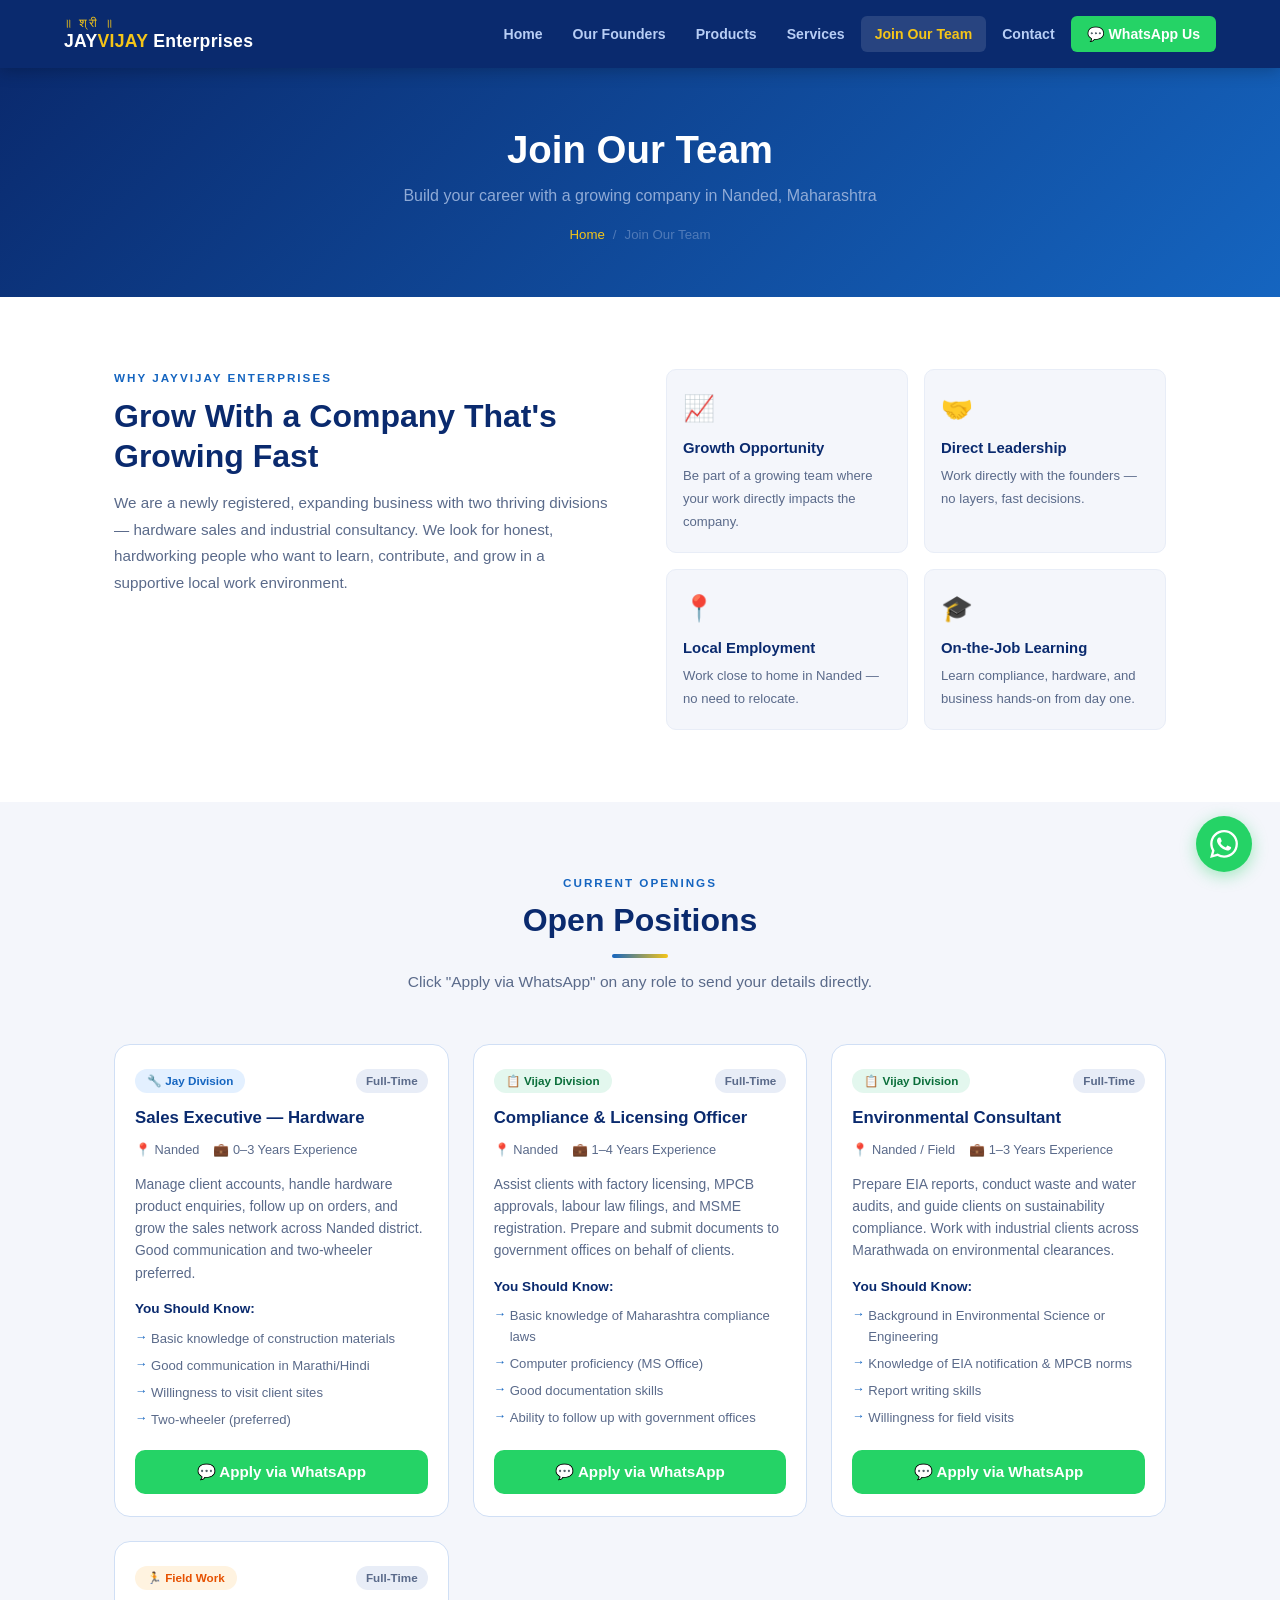
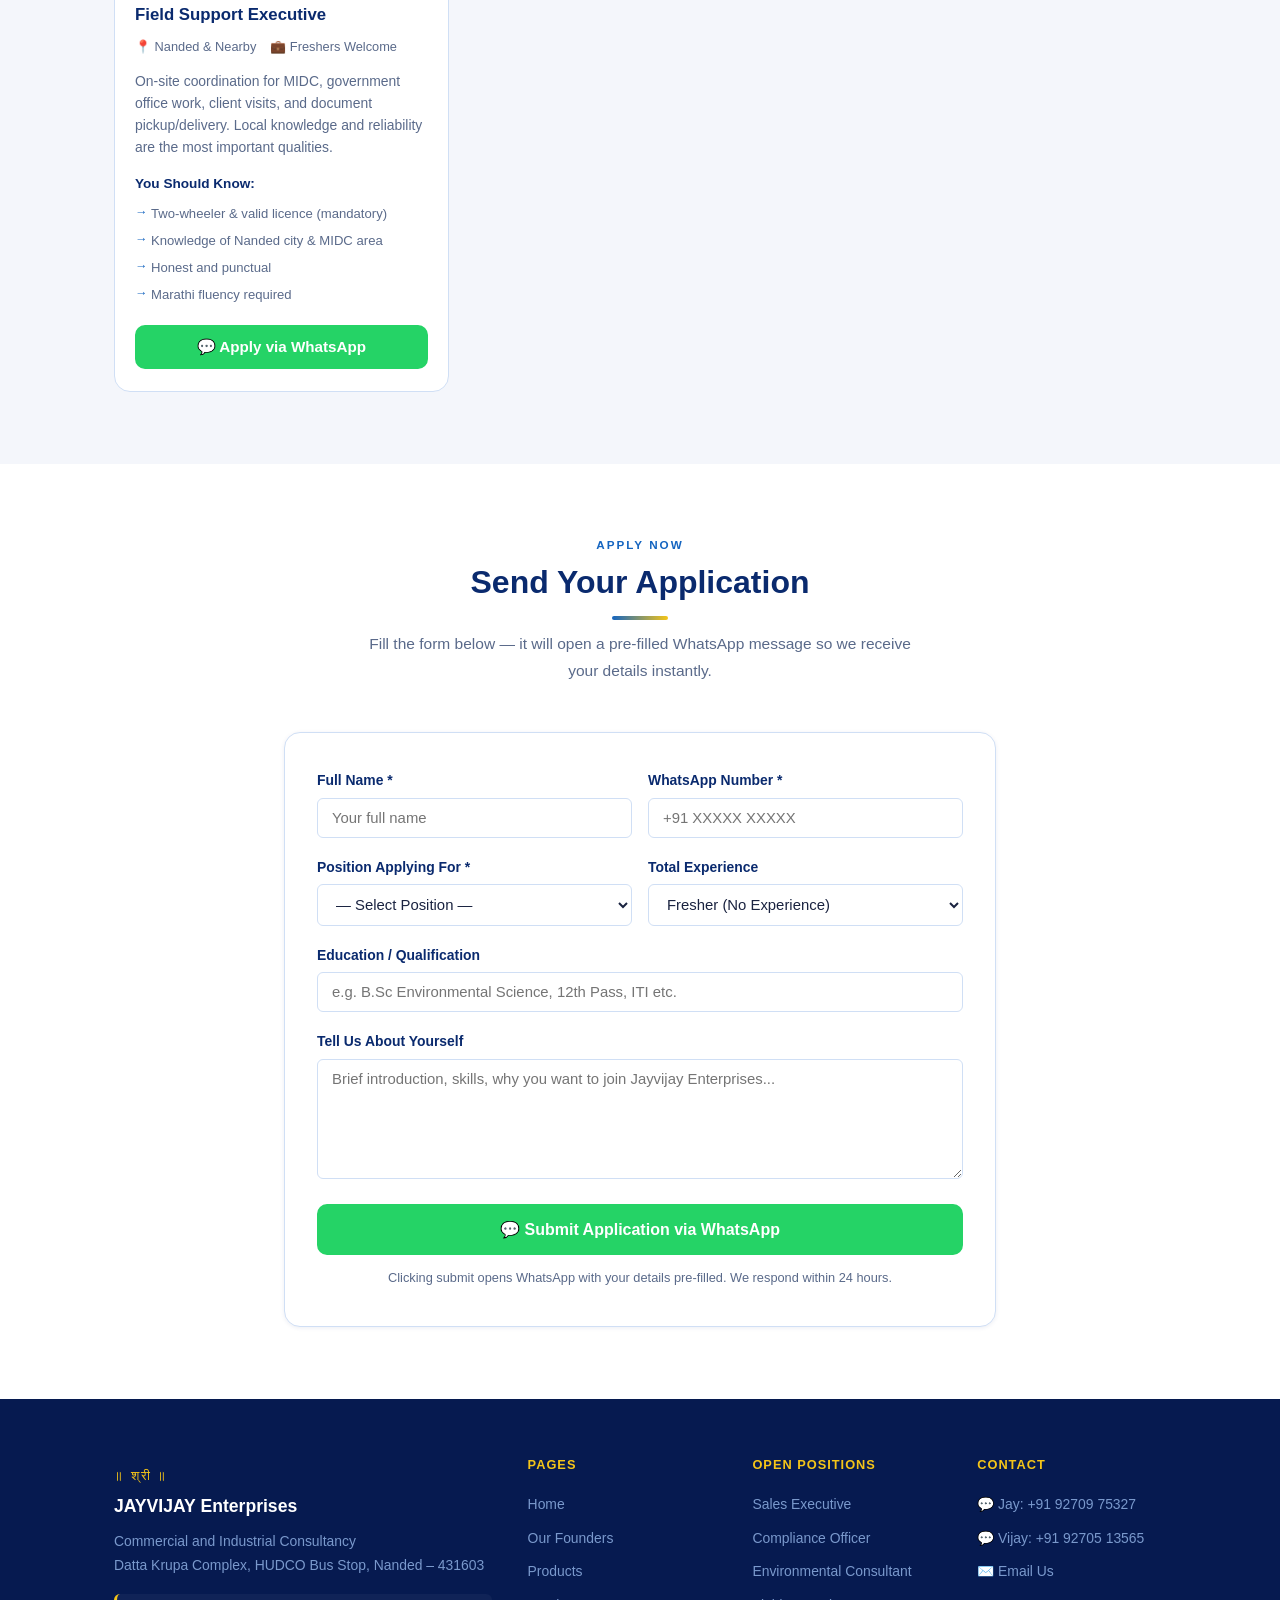
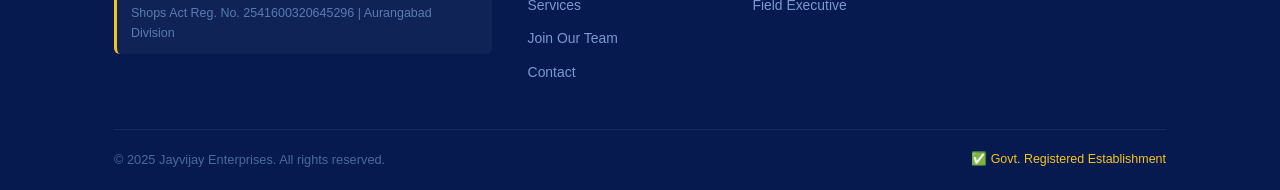
==== careers.html @ e8ac36f0 "adding first rough website" ====
<!DOCTYPE html>
<html lang="en">
<head>
  <meta charset="UTF-8" />
  <meta name="viewport" content="width=device-width, initial-scale=1.0" />
  <meta name="description" content="Join the Jayvijay Enterprises team — career opportunities in hardware sales, compliance, environmental consulting in Nanded, Maharashtra." />
  <title>Join Our Team | Jayvijay Enterprises</title>
  <link rel="icon" href="assets/images/logo/favicon.ico" />
  <link rel="stylesheet" href="assets/css/global.css" />
  <link rel="stylesheet" href="assets/css/careers.css" />
</head>
<body>

  <nav class="navbar" role="navigation" aria-label="Main navigation">
    <div class="navbar__inner">
      <a href="index.html" class="navbar__brand">
        <span class="navbar__shri">॥ श्री ॥</span>
        <span class="navbar__name">JAY<span>VIJAY</span> Enterprises</span>
      </a>
      <div class="navbar__links" id="navLinks">
        <a href="index.html">Home</a>
        <a href="founders.html">Our Founders</a>
        <a href="products.html">Products</a>
        <a href="services.html">Services</a>
        <a href="careers.html">Join Our Team</a>
        <a href="contact.html">Contact</a>
        <a href="contact.html" class="navbar__cta">💬 WhatsApp Us</a>
      </div>
      <button class="navbar__toggle" aria-label="Toggle navigation" aria-expanded="false">
        <span></span><span></span><span></span>
      </button>
    </div>
  </nav>

  <!-- Page Banner -->
  <div class="page-banner">
    <h1>Join Our Team</h1>
    <p>Build your career with a growing company in Nanded, Maharashtra</p>
    <div class="breadcrumb">
      <a href="index.html">Home</a><span>/</span><span>Join Our Team</span>
    </div>
  </div>

  <!-- ══ WHY JOIN ══ -->
  <section style="padding: var(--section-pad);">
    <div class="container">
      <div class="careers-hero fade-in">
        <div class="careers-hero__text">
          <span class="overline">WHY JAYVIJAY ENTERPRISES</span>
          <h2>Grow With a Company That's Growing Fast</h2>
          <p>We are a newly registered, expanding business with two thriving divisions — hardware sales and industrial consultancy. We look for honest, hardworking people who want to learn, contribute, and grow in a supportive local work environment.</p>
        </div>
        <div class="careers-perks">
          <div class="perk-item"><span class="perk-icon">📈</span><h4>Growth Opportunity</h4><p>Be part of a growing team where your work directly impacts the company.</p></div>
          <div class="perk-item"><span class="perk-icon">🤝</span><h4>Direct Leadership</h4><p>Work directly with the founders — no layers, fast decisions.</p></div>
          <div class="perk-item"><span class="perk-icon">📍</span><h4>Local Employment</h4><p>Work close to home in Nanded — no need to relocate.</p></div>
          <div class="perk-item"><span class="perk-icon">🎓</span><h4>On-the-Job Learning</h4><p>Learn compliance, hardware, and business hands-on from day one.</p></div>
        </div>
      </div>
    </div>
  </section>

  <!-- ══ OPENINGS ══ -->
  <section style="background: var(--gray-50); padding: var(--section-pad);">
    <div class="container">
      <div class="section-head fade-in">
        <span class="overline">CURRENT OPENINGS</span>
        <h2>Open Positions</h2>
        <div class="section-divider"></div>
        <p>Click "Apply via WhatsApp" on any role to send your details directly.</p>
      </div>

      <div class="jobs-grid">

        <article class="job-card fade-in">
          <div class="job-card__header">
            <span class="job-division-badge job-division-badge--jay">🔧 Jay Division</span>
            <span class="job-type">Full-Time</span>
          </div>
          <h3>Sales Executive — Hardware</h3>
          <div class="job-meta">
            <span>📍 Nanded</span>
            <span>💼 0–3 Years Experience</span>
          </div>
          <p>Manage client accounts, handle hardware product enquiries, follow up on orders, and grow the sales network across Nanded district. Good communication and two-wheeler preferred.</p>
          <h4>You Should Know:</h4>
          <ul class="job-req-list">
            <li>Basic knowledge of construction materials</li>
            <li>Good communication in Marathi/Hindi</li>
            <li>Willingness to visit client sites</li>
            <li>Two-wheeler (preferred)</li>
          </ul>
          <button class="btn btn-wa btn--full"
            onclick="applyViaWhatsApp('Sales Executive — Hardware (Jay Division)')">
            💬 Apply via WhatsApp
          </button>
        </article>

        <article class="job-card fade-in">
          <div class="job-card__header">
            <span class="job-division-badge job-division-badge--vijay">📋 Vijay Division</span>
            <span class="job-type">Full-Time</span>
          </div>
          <h3>Compliance &amp; Licensing Officer</h3>
          <div class="job-meta">
            <span>📍 Nanded</span>
            <span>💼 1–4 Years Experience</span>
          </div>
          <p>Assist clients with factory licensing, MPCB approvals, labour law filings, and MSME registration. Prepare and submit documents to government offices on behalf of clients.</p>
          <h4>You Should Know:</h4>
          <ul class="job-req-list">
            <li>Basic knowledge of Maharashtra compliance laws</li>
            <li>Computer proficiency (MS Office)</li>
            <li>Good documentation skills</li>
            <li>Ability to follow up with government offices</li>
          </ul>
          <button class="btn btn-wa btn--full"
            onclick="applyViaWhatsApp('Compliance & Licensing Officer (Vijay Division)')">
            💬 Apply via WhatsApp
          </button>
        </article>

        <article class="job-card fade-in">
          <div class="job-card__header">
            <span class="job-division-badge job-division-badge--vijay">📋 Vijay Division</span>
            <span class="job-type">Full-Time</span>
          </div>
          <h3>Environmental Consultant</h3>
          <div class="job-meta">
            <span>📍 Nanded / Field</span>
            <span>💼 1–3 Years Experience</span>
          </div>
          <p>Prepare EIA reports, conduct waste and water audits, and guide clients on sustainability compliance. Work with industrial clients across Marathwada on environmental clearances.</p>
          <h4>You Should Know:</h4>
          <ul class="job-req-list">
            <li>Background in Environmental Science or Engineering</li>
            <li>Knowledge of EIA notification &amp; MPCB norms</li>
            <li>Report writing skills</li>
            <li>Willingness for field visits</li>
          </ul>
          <button class="btn btn-wa btn--full"
            onclick="applyViaWhatsApp('Environmental Consultant (Vijay Division)')">
            💬 Apply via WhatsApp
          </button>
        </article>

        <article class="job-card fade-in">
          <div class="job-card__header">
            <span class="job-division-badge" style="background:#fff3e0;color:#e65100;">🏃 Field Work</span>
            <span class="job-type">Full-Time</span>
          </div>
          <h3>Field Support Executive</h3>
          <div class="job-meta">
            <span>📍 Nanded &amp; Nearby</span>
            <span>💼 Freshers Welcome</span>
          </div>
          <p>On-site coordination for MIDC, government office work, client visits, and document pickup/delivery. Local knowledge and reliability are the most important qualities.</p>
          <h4>You Should Know:</h4>
          <ul class="job-req-list">
            <li>Two-wheeler &amp; valid licence (mandatory)</li>
            <li>Knowledge of Nanded city &amp; MIDC area</li>
            <li>Honest and punctual</li>
            <li>Marathi fluency required</li>
          </ul>
          <button class="btn btn-wa btn--full"
            onclick="applyViaWhatsApp('Field Support Executive')">
            💬 Apply via WhatsApp
          </button>
        </article>

      </div>
    </div>
  </section>

  <!-- ══ APPLICATION FORM ══ -->
  <section style="padding: var(--section-pad);" id="apply-form">
    <div class="container--sm">
      <div class="section-head fade-in">
        <span class="overline">APPLY NOW</span>
        <h2>Send Your Application</h2>
        <div class="section-divider"></div>
        <p>Fill the form below — it will open a pre-filled WhatsApp message so we receive your details instantly.</p>
      </div>

      <div class="application-form fade-in">
        <form onsubmit="submitApplication(event)">
          <div class="form-row">
            <div class="form-group">
              <label for="app-name">Full Name *</label>
              <input type="text" id="app-name" placeholder="Your full name" required />
            </div>
            <div class="form-group">
              <label for="app-mobile">WhatsApp Number *</label>
              <input type="tel" id="app-mobile" placeholder="+91 XXXXX XXXXX" required />
            </div>
          </div>
          <div class="form-row">
            <div class="form-group">
              <label for="app-position">Position Applying For *</label>
              <select id="app-position" required>
                <option value="">— Select Position —</option>
                <option>Sales Executive — Hardware (Jay Division)</option>
                <option>Compliance &amp; Licensing Officer (Vijay Division)</option>
                <option>Environmental Consultant (Vijay Division)</option>
                <option>Field Support Executive</option>
                <option>Other / General Application</option>
              </select>
            </div>
            <div class="form-group">
              <label for="app-exp">Total Experience</label>
              <select id="app-exp">
                <option>Fresher (No Experience)</option>
                <option>Less than 1 Year</option>
                <option>1–2 Years</option>
                <option>2–4 Years</option>
                <option>4+ Years</option>
              </select>
            </div>
          </div>
          <div class="form-group">
            <label for="app-edu">Education / Qualification</label>
            <input type="text" id="app-edu" placeholder="e.g. B.Sc Environmental Science, 12th Pass, ITI etc." />
          </div>
          <div class="form-group">
            <label for="app-msg">Tell Us About Yourself</label>
            <textarea id="app-msg" placeholder="Brief introduction, skills, why you want to join Jayvijay Enterprises..."></textarea>
          </div>
          <button type="submit" class="btn btn-wa btn--full" style="font-size:1rem; padding:14px;">
            💬 Submit Application via WhatsApp
          </button>
          <p style="text-align:center;font-size:.8rem;color:var(--gray-600);margin-top:12px;">
            Clicking submit opens WhatsApp with your details pre-filled. We respond within 24 hours.
          </p>
        </form>
      </div>
    </div>
  </section>

  <!-- Footer -->
  <footer class="footer">
    <div class="container">
      <div class="footer__top">
        <div class="footer__brand">
          <p class="shri">॥ श्री ॥</p>
          <h3>JAYVIJAY Enterprises</h3>
          <p>Commercial and Industrial Consultancy<br>Datta Krupa Complex, HUDCO Bus Stop, Nanded – 431603</p>
          <div class="footer__reg">Shops Act Reg. No. 2541600320645296 | Aurangabad Division</div>
        </div>
        <div class="footer__col">
          <h4>Pages</h4>
          <ul>
            <li><a href="index.html">Home</a></li>
            <li><a href="founders.html">Our Founders</a></li>
            <li><a href="products.html">Products</a></li>
            <li><a href="services.html">Services</a></li>
            <li><a href="careers.html">Join Our Team</a></li>
            <li><a href="contact.html">Contact</a></li>
          </ul>
        </div>
        <div class="footer__col">
          <h4>Open Positions</h4>
          <ul>
            <li><a href="careers.html#apply-form">Sales Executive</a></li>
            <li><a href="careers.html#apply-form">Compliance Officer</a></li>
            <li><a href="careers.html#apply-form">Environmental Consultant</a></li>
            <li><a href="careers.html#apply-form">Field Executive</a></li>
          </ul>
        </div>
        <div class="footer__col">
          <h4>Contact</h4>
          <ul>
            <li><a href="https://wa.me/919270975327" target="_blank">💬 Jay: +91 92709 75327</a></li>
            <li><a href="https://wa.me/919270513565" target="_blank">💬 Vijay: +91 92705 13565</a></li>
            <li><a href="mailto:mangaldarsewad86@gmail.com">✉️ Email Us</a></li>
          </ul>
        </div>
      </div>
      <div class="footer__bottom">
        <span>© 2025 Jayvijay Enterprises. All rights reserved.</span>
        <span class="footer__reg-badge">✅ Govt. Registered Establishment</span>
      </div>
    </div>
  </footer>

  <a class="wa-float" href="https://wa.me/919370321210" target="_blank" aria-label="Chat on WhatsApp">
    <svg viewBox="0 0 24 24" xmlns="http://www.w3.org/2000/svg"><path d="M17.472 14.382c-.297-.149-1.758-.867-2.03-.967-.273-.099-.471-.148-.67.15-.197.297-.767.966-.94 1.164-.173.199-.347.223-.644.075-.297-.15-1.255-.463-2.39-1.475-.883-.788-1.48-1.761-1.653-2.059-.173-.297-.018-.458.13-.606.134-.133.298-.347.446-.52.149-.174.198-.298.298-.497.099-.198.05-.371-.025-.52-.075-.149-.669-1.612-.916-2.207-.242-.579-.487-.5-.669-.51-.173-.008-.371-.01-.57-.01-.198 0-.52.074-.792.372-.272.297-1.04 1.016-1.04 2.479 0 1.462 1.065 2.875 1.213 3.074.149.198 2.096 3.2 5.077 4.487.709.306 1.262.489 1.694.625.712.227 1.36.195 1.871.118.571-.085 1.758-.719 2.006-1.413.248-.694.248-1.289.173-1.413-.074-.124-.272-.198-.57-.347m-5.421 7.403h-.004a9.87 9.87 0 01-5.031-1.378l-.361-.214-3.741.982.998-3.648-.235-.374a9.86 9.86 0 01-1.51-5.26c.001-5.45 4.436-9.884 9.888-9.884 2.64 0 5.122 1.03 6.988 2.898a9.825 9.825 0 012.893 6.994c-.003 5.45-4.437 9.884-9.885 9.884m8.413-18.297A11.815 11.815 0 0012.05 0C5.495 0 .16 5.335.157 11.892c0 2.096.547 4.142 1.588 5.945L.057 24l6.305-1.654a11.882 11.882 0 005.683 1.448h.005c6.554 0 11.89-5.335 11.893-11.893a11.821 11.821 0 00-3.48-8.413z"/></svg>
  </a>

  <script src="assets/js/global.js"></script>
  <script src="assets/js/careers.js"></script>
</body>
</html>
---- assets/css/global.css ----
/* ============================================
   JAYVIJAY ENTERPRISES — GLOBAL STYLESHEET
   assets/css/global.css
   ============================================ */

/* ── Reset & Base ── */
*, *::before, *::after { margin: 0; padding: 0; box-sizing: border-box; }

:root {
  /* Brand Colors */
  --navy:       #0a2a6e;
  --navy-dark:  #061a50;
  --blue:       #1565c0;
  --blue-light: #1e88e5;
  --gold:       #f5c518;
  --gold-dark:  #d4a800;

  /* Neutrals */
  --white:      #ffffff;
  --gray-50:    #f4f6fb;
  --gray-100:   #e8edf7;
  --gray-200:   #d0dff5;
  --gray-400:   #8faad6;
  --gray-600:   #5a6a8a;
  --text:       #1a2340;

  /* Division Colors */
  --jay-color:   #1565c0;
  --vijay-color: #0a6e3a;

  /* WhatsApp */
  --wa-green:    #25d366;
  --wa-dark:     #128c7e;

  /* Typography */
  --font-main: 'Segoe UI', 'Helvetica Neue', Arial, sans-serif;

  /* Spacing */
  --section-pad: 72px 1.5rem;
  --radius-sm:   6px;
  --radius-md:   10px;
  --radius-lg:   16px;

  /* Shadows */
  --shadow-sm:  0 1px 4px rgba(10,42,110,.08);
  --shadow-md:  0 4px 18px rgba(10,42,110,.12);
  --shadow-lg:  0 8px 32px rgba(10,42,110,.16);
}

html { scroll-behavior: smooth; }

body {
  font-family: var(--font-main);
  color: var(--text);
  background: var(--white);
  line-height: 1.6;
  font-size: 16px;
}

img { max-width: 100%; height: auto; display: block; }
a  { text-decoration: none; color: inherit; }
ul { list-style: none; }

/* ── Typography ── */
h1 { font-size: clamp(1.8rem, 4vw, 2.8rem); font-weight: 800; line-height: 1.15; }
h2 { font-size: clamp(1.4rem, 3vw, 2rem);   font-weight: 700; line-height: 1.25; }
h3 { font-size: 1.15rem; font-weight: 700; }
h4 { font-size: 1rem;    font-weight: 700; }
p  { line-height: 1.75; }

/* ── Utilities ── */
.container        { max-width: 1100px; margin: 0 auto; padding: 0 1.5rem; }
.container--sm    { max-width: 760px;  margin: 0 auto; padding: 0 1.5rem; }
.text-center      { text-align: center; }
.text-muted       { color: var(--gray-600); }
.mt-1 { margin-top: .5rem; }
.mt-2 { margin-top: 1rem; }
.mt-3 { margin-top: 1.5rem; }
.mt-4 { margin-top: 2rem; }

/* ── Buttons ── */
.btn {
  display: inline-flex;
  align-items: center;
  gap: 8px;
  padding: 11px 26px;
  border-radius: var(--radius-md);
  font-size: .95rem;
  font-weight: 700;
  border: 2px solid transparent;
  cursor: pointer;
  transition: all .2s ease;
  white-space: nowrap;
}
.btn-primary   { background: var(--gold);  color: var(--navy); border-color: var(--gold); }
.btn-primary:hover { background: var(--gold-dark); border-color: var(--gold-dark); }
.btn-navy      { background: var(--navy);  color: var(--white); border-color: var(--navy); }
.btn-navy:hover{ background: var(--navy-dark); }
.btn-outline   { background: transparent; color: var(--white); border-color: rgba(255,255,255,.6); }
.btn-outline:hover { border-color: var(--gold); color: var(--gold); }
.btn-wa        { background: var(--wa-green); color: var(--white); border-color: var(--wa-green); }
.btn-wa:hover  { background: var(--wa-dark); border-color: var(--wa-dark); }

/* ── Section Headings ── */
.section-head { text-align: center; margin-bottom: 48px; }
.section-head h2 { color: var(--navy); }
.section-head p  { color: var(--gray-600); margin-top: 10px; font-size: .97rem; max-width: 560px; margin-left: auto; margin-right: auto; }
.section-divider {
  width: 56px; height: 4px;
  background: linear-gradient(90deg, var(--blue), var(--gold));
  border-radius: 2px;
  margin: 14px auto 0;
}

/* ── Page Banner ── */
.page-banner {
  background: linear-gradient(135deg, var(--navy) 0%, var(--blue) 100%);
  color: var(--white);
  padding: 60px 1.5rem 52px;
  text-align: center;
}
.page-banner h1 { font-size: clamp(1.7rem, 4vw, 2.4rem); }
.page-banner p  { color: var(--gray-400); margin-top: 10px; font-size: 1rem; }
.breadcrumb {
  display: flex;
  align-items: center;
  justify-content: center;
  gap: 8px;
  font-size: .83rem;
  color: var(--gray-400);
  margin-top: 14px;
}
.breadcrumb a          { color: var(--gold); }
.breadcrumb span       { opacity: .5; }

/* ── NAVBAR ── */
.navbar {
  background: var(--navy);
  position: sticky;
  top: 0;
  z-index: 1000;
  box-shadow: 0 2px 16px rgba(0,0,0,.25);
}
.navbar__inner {
  max-width: 1200px;
  margin: 0 auto;
  padding: 0 1.5rem;
  height: 68px;
  display: flex;
  align-items: center;
  justify-content: space-between;
}
.navbar__brand { display: flex; flex-direction: column; line-height: 1.2; }
.navbar__shri  { font-size: .75rem; color: var(--gold); letter-spacing: 2px; }
.navbar__name  { font-size: 1.1rem; font-weight: 800; color: var(--white); letter-spacing: .3px; }
.navbar__name span { color: var(--gold); }

.navbar__links {
  display: flex;
  align-items: center;
  gap: 2px;
}
.navbar__links a {
  color: #b8cef5;
  font-size: .88rem;
  font-weight: 600;
  padding: 7px 14px;
  border-radius: var(--radius-sm);
  transition: .2s;
}
.navbar__links a:hover,
.navbar__links a.active {
  color: var(--white);
  background: rgba(255,255,255,.12);
}
.navbar__links a.active { color: var(--gold); }

.navbar__cta {
  background: var(--wa-green);
  color: var(--white) !important;
  border-radius: var(--radius-sm);
  padding: 7px 16px !important;
  font-weight: 700 !important;
}
.navbar__cta:hover { background: var(--wa-dark) !important; }

/* Hamburger */
.navbar__toggle {
  display: none;
  flex-direction: column;
  gap: 5px;
  cursor: pointer;
  padding: 6px;
  border: none;
  background: none;
}
.navbar__toggle span {
  width: 24px; height: 2px;
  background: var(--white);
  border-radius: 2px;
  display: block;
  transition: .3s;
}

/* ── FOOTER ── */
.footer {
  background: var(--navy-dark);
  color: var(--gray-400);
}
.footer__top {
  display: grid;
  grid-template-columns: 2fr 1fr 1fr 1fr;
  gap: 36px;
  padding: 56px 0 36px;
}
.footer__brand .shri { color: var(--gold); font-size: .8rem; letter-spacing: 2px; margin-bottom: 6px; }
.footer__brand h3    { color: var(--white); font-size: 1.1rem; font-weight: 800; }
.footer__brand p     { font-size: .87rem; margin-top: 10px; line-height: 1.7; color: #7a99cc; }
.footer__reg         { margin-top: 16px; font-size: .78rem; color: #5a7ab0; padding: 10px 14px; background: rgba(255,255,255,.04); border-radius: var(--radius-sm); border-left: 3px solid var(--gold); }

.footer__col h4    { color: var(--gold); font-size: .8rem; font-weight: 700; letter-spacing: 1px; text-transform: uppercase; margin-bottom: 16px; }
.footer__col ul li { margin-bottom: 8px; }
.footer__col ul li a { font-size: .87rem; color: #7a99cc; transition: .15s; }
.footer__col ul li a:hover { color: var(--white); }

.footer__bottom {
  border-top: 1px solid rgba(255,255,255,.07);
  padding: 20px 0;
  display: flex;
  align-items: center;
  justify-content: space-between;
  font-size: .8rem;
  color: #4a6a9a;
  flex-wrap: wrap;
  gap: 8px;
}
.footer__reg-badge {
  display: flex;
  align-items: center;
  gap: 6px;
  font-size: .78rem;
  color: var(--gold);
}

/* ── WhatsApp Float Button ── */
.wa-float {
  position: fixed;
  bottom: 28px;
  right: 28px;
  z-index: 999;
  width: 56px;
  height: 56px;
  background: var(--wa-green);
  border-radius: 50%;
  display: flex;
  align-items: center;
  justify-content: center;
  box-shadow: 0 4px 16px rgba(37,211,102,.4);
  transition: .2s;
  animation: wa-pulse 2.5s infinite;
}
.wa-float svg { width: 28px; height: 28px; fill: var(--white); }
.wa-float:hover { background: var(--wa-dark); transform: scale(1.08); }
@keyframes wa-pulse {
  0%,100% { box-shadow: 0 4px 16px rgba(37,211,102,.4); }
  50%      { box-shadow: 0 4px 24px rgba(37,211,102,.7); }
}

/* ── Division Badges ── */
.division-badge {
  display: inline-flex;
  align-items: center;
  gap: 6px;
  padding: 4px 14px;
  border-radius: 20px;
  font-size: .78rem;
  font-weight: 700;
  letter-spacing: .3px;
}
.division-badge--jay   { background: #e3f0ff; color: var(--jay-color); }
.division-badge--vijay { background: #e3f7ee; color: var(--vijay-color); }

/* ── Form Elements ── */
.form-group { margin-bottom: 18px; }
.form-group label {
  display: block;
  font-size: .87rem;
  font-weight: 700;
  color: var(--navy);
  margin-bottom: 6px;
}
.form-group input,
.form-group select,
.form-group textarea {
  width: 100%;
  padding: 11px 14px;
  border: 1.5px solid var(--gray-200);
  border-radius: var(--radius-sm);
  font-size: .93rem;
  font-family: var(--font-main);
  color: var(--text);
  background: var(--white);
  outline: none;
  transition: border-color .2s;
}
.form-group input:focus,
.form-group select:focus,
.form-group textarea:focus { border-color: var(--blue); }
.form-group textarea { height: 120px; resize: vertical; }

/* ── Responsive ── */
@media (max-width: 900px) {
  .footer__top { grid-template-columns: 1fr 1fr; gap: 28px; }
}
@media (max-width: 640px) {
  .navbar__links   { display: none; flex-direction: column; position: absolute; top: 68px; left: 0; right: 0; background: var(--navy-dark); padding: 12px; gap: 4px; }
  .navbar__links.open { display: flex; }
  .navbar__toggle  { display: flex; }
  .footer__top     { grid-template-columns: 1fr; gap: 24px; }
  .footer__bottom  { flex-direction: column; text-align: center; }
}
---- assets/css/careers.css ----
/* ============================================
   CAREERS PAGE — assets/css/careers.css
   ============================================ */

.overline {
  font-size: .73rem; font-weight: 700; letter-spacing: 2px;
  text-transform: uppercase; color: var(--blue);
  margin-bottom: 8px; display: block;
}

/* ── Careers Hero ── */
.careers-hero {
  display: grid;
  grid-template-columns: 1fr 1fr;
  gap: 52px;
  align-items: start;
}
.careers-hero__text h2 { color: var(--navy); margin: 8px 0 14px; }
.careers-hero__text p  { color: var(--gray-600); font-size: .95rem; }

.careers-perks {
  display: grid;
  grid-template-columns: 1fr 1fr;
  gap: 16px;
}
.perk-item {
  background: var(--gray-50);
  border: 1.5px solid var(--gray-100);
  border-radius: var(--radius-md);
  padding: 18px 16px;
}
.perk-icon  { font-size: 1.6rem; display: block; margin-bottom: 8px; }
.perk-item h4 { color: var(--navy); font-size: .93rem; margin-bottom: 4px; }
.perk-item p  { font-size: .82rem; color: var(--gray-600); }

/* ── Jobs Grid ── */
.jobs-grid {
  display: grid;
  grid-template-columns: repeat(auto-fit, minmax(290px, 1fr));
  gap: 24px;
}

/* Job Card */
.job-card {
  background: var(--white);
  border: 1.5px solid var(--gray-200);
  border-radius: var(--radius-lg);
  padding: 24px 20px 22px;
  display: flex;
  flex-direction: column;
  transition: box-shadow .25s, transform .25s;
}
.job-card:hover {
  box-shadow: var(--shadow-md);
  transform: translateY(-3px);
  border-color: var(--blue-light);
}
.job-card__header {
  display: flex;
  align-items: center;
  justify-content: space-between;
  margin-bottom: 12px;
}
.job-division-badge {
  display: inline-flex;
  align-items: center;
  gap: 5px;
  padding: 3px 12px;
  border-radius: 20px;
  font-size: .73rem;
  font-weight: 700;
}
.job-division-badge--jay   { background: #e3f0ff; color: var(--jay-color); }
.job-division-badge--vijay { background: #e3f7ee; color: var(--vijay-color); }
.job-type {
  font-size: .73rem; font-weight: 700;
  background: var(--gray-100); color: var(--gray-600);
  padding: 3px 10px; border-radius: 20px;
}

.job-card h3 { color: var(--navy); font-size: 1.05rem; margin-bottom: 8px; }
.job-meta {
  display: flex; gap: 14px;
  font-size: .8rem; color: var(--gray-600);
  margin-bottom: 12px; flex-wrap: wrap;
}
.job-card p  { font-size: .87rem; color: var(--gray-600); margin-bottom: 14px; line-height: 1.6; }
.job-card h4 { font-size: .85rem; color: var(--navy); margin-bottom: 8px; }

.job-req-list {
  list-style: none;
  flex: 1;
  margin-bottom: 20px;
  display: flex;
  flex-direction: column;
  gap: 6px;
}
.job-req-list li {
  font-size: .82rem; color: var(--gray-600);
  padding-left: 16px; position: relative;
}
.job-req-list li::before {
  content: '→';
  position: absolute; left: 0;
  color: var(--blue); font-size: .78rem;
}
.btn--full { width: 100%; justify-content: center; }

/* ── Application Form ── */
.application-form {
  background: var(--white);
  border: 1.5px solid var(--gray-200);
  border-radius: var(--radius-lg);
  padding: 36px 32px;
  box-shadow: var(--shadow-sm);
}
.form-row {
  display: grid;
  grid-template-columns: 1fr 1fr;
  gap: 16px;
}

/* Responsive */
@media (max-width: 768px) {
  .careers-hero  { grid-template-columns: 1fr; gap: 28px; }
  .careers-perks { grid-template-columns: 1fr 1fr; }
  .form-row      { grid-template-columns: 1fr; }
}
@media (max-width: 480px) {
  .careers-perks    { grid-template-columns: 1fr; }
  .application-form { padding: 22px 16px; }
}
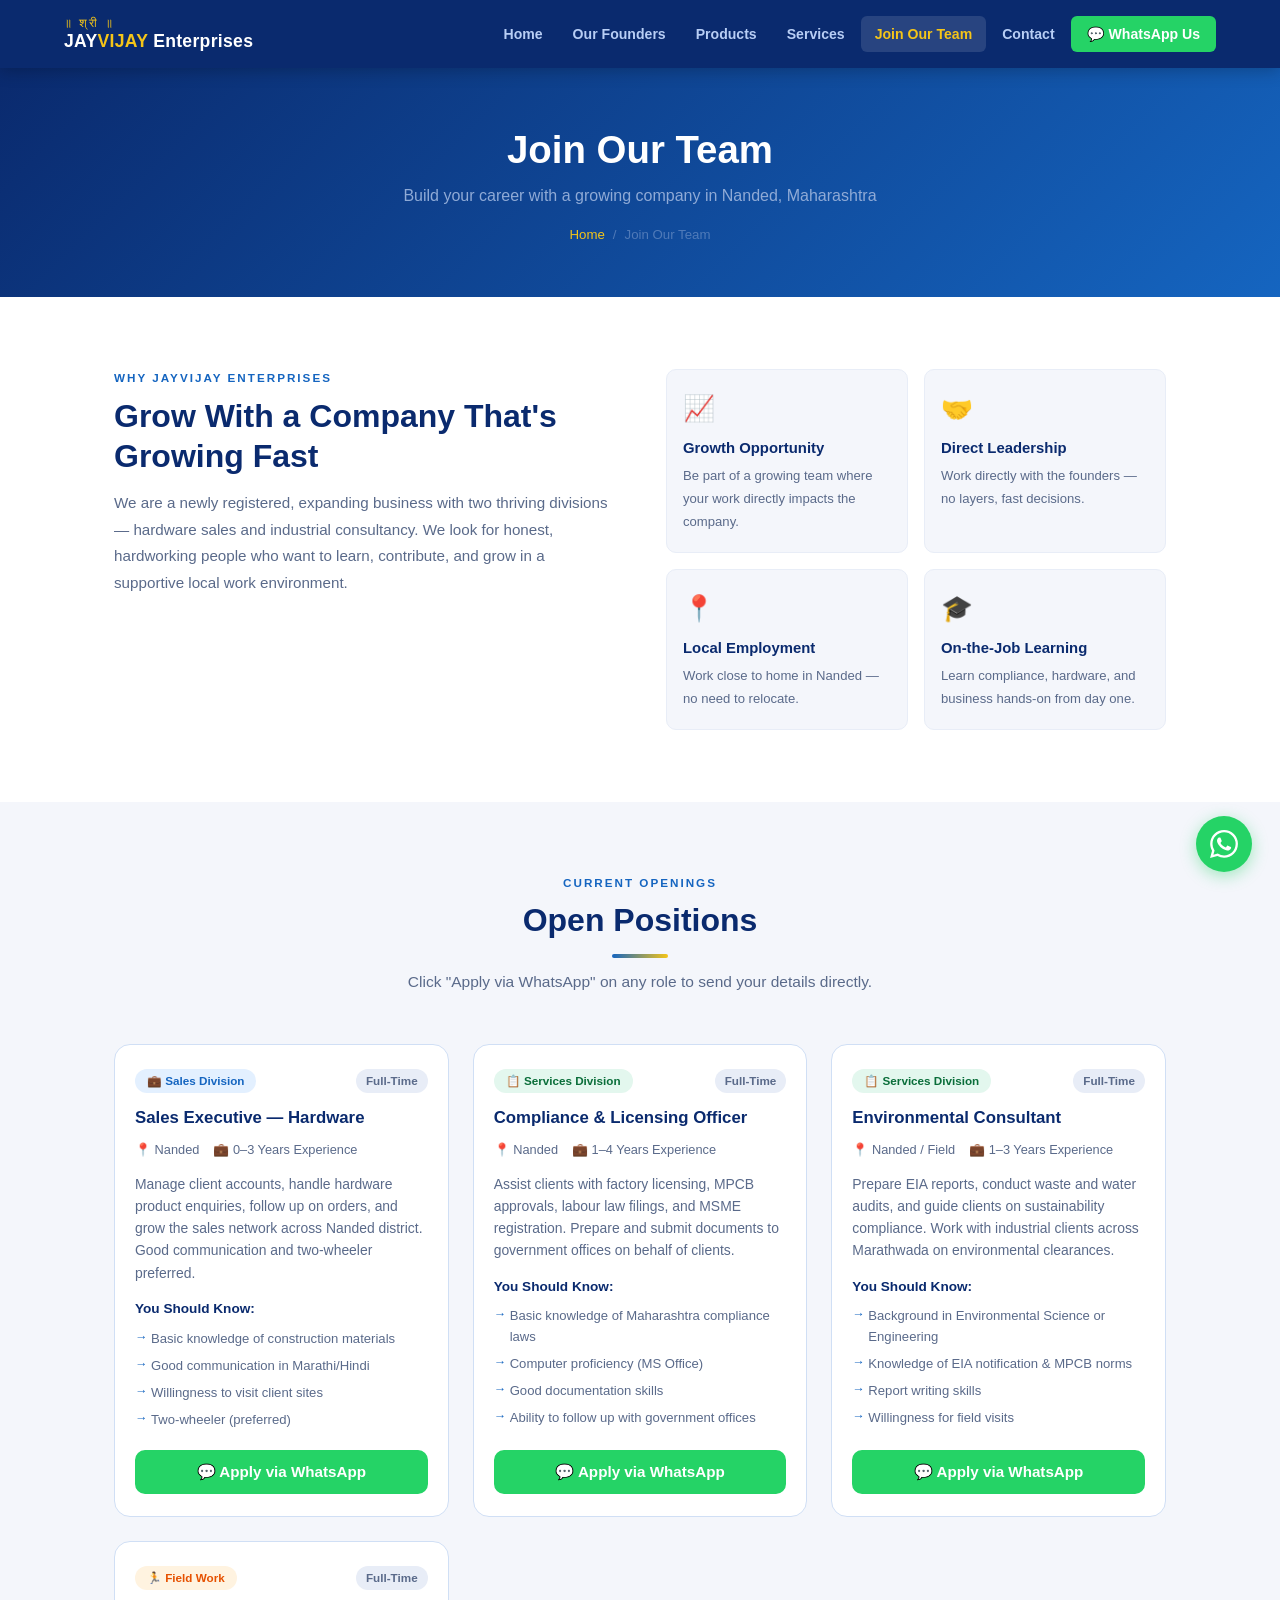
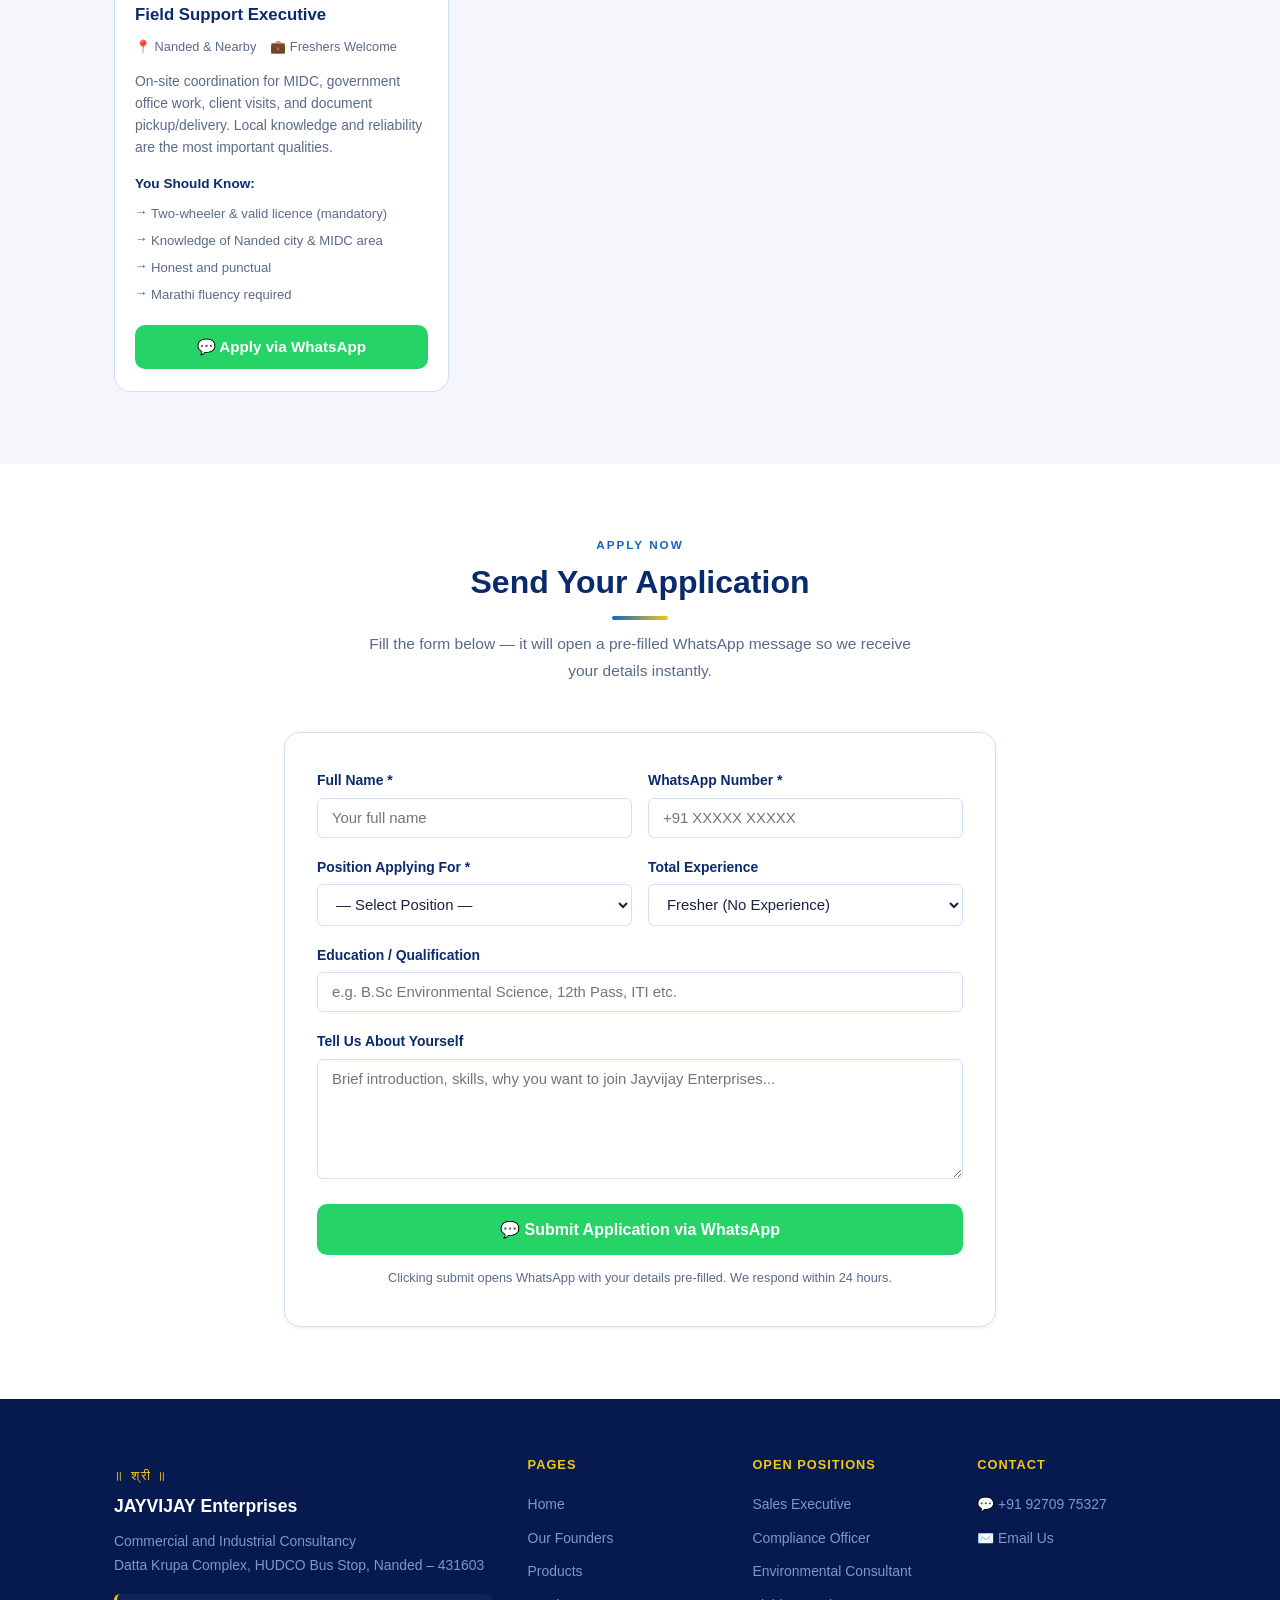
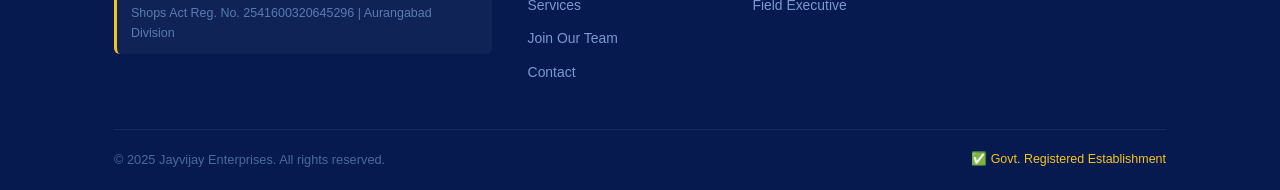
==== commit f99a9cf0: "structuring the website" ====
--- a/careers.html
+++ b/careers.html
@@ -74,7 +74,7 @@
 
         <article class="job-card fade-in">
           <div class="job-card__header">
-            <span class="job-division-badge job-division-badge--jay">🔧 Jay Division</span>
+            <span class="job-division-badge job-division-badge--jay">💼 Sales Division</span>
             <span class="job-type">Full-Time</span>
           </div>
           <h3>Sales Executive — Hardware</h3>
@@ -91,14 +91,14 @@
             <li>Two-wheeler (preferred)</li>
           </ul>
           <button class="btn btn-wa btn--full"
-            onclick="applyViaWhatsApp('Sales Executive — Hardware (Jay Division)')">
-            💬 Apply via WhatsApp
-          </button>
-        </article>
-
-        <article class="job-card fade-in">
-          <div class="job-card__header">
-            <span class="job-division-badge job-division-badge--vijay">📋 Vijay Division</span>
+            onclick="applyViaWhatsApp('Sales Executive — Hardware (Sales Division)')">
+            💬 Apply via WhatsApp
+          </button>
+        </article>
+
+        <article class="job-card fade-in">
+          <div class="job-card__header">
+            <span class="job-division-badge job-division-badge--vijay">📋 Services Division</span>
             <span class="job-type">Full-Time</span>
           </div>
           <h3>Compliance &amp; Licensing Officer</h3>
@@ -115,14 +115,14 @@
             <li>Ability to follow up with government offices</li>
           </ul>
           <button class="btn btn-wa btn--full"
-            onclick="applyViaWhatsApp('Compliance & Licensing Officer (Vijay Division)')">
-            💬 Apply via WhatsApp
-          </button>
-        </article>
-
-        <article class="job-card fade-in">
-          <div class="job-card__header">
-            <span class="job-division-badge job-division-badge--vijay">📋 Vijay Division</span>
+            onclick="applyViaWhatsApp('Compliance & Licensing Officer (Services Division)')">
+            💬 Apply via WhatsApp
+          </button>
+        </article>
+
+        <article class="job-card fade-in">
+          <div class="job-card__header">
+            <span class="job-division-badge job-division-badge--vijay">📋 Services Division</span>
             <span class="job-type">Full-Time</span>
           </div>
           <h3>Environmental Consultant</h3>
@@ -139,7 +139,7 @@
             <li>Willingness for field visits</li>
           </ul>
           <button class="btn btn-wa btn--full"
-            onclick="applyViaWhatsApp('Environmental Consultant (Vijay Division)')">
+            onclick="applyViaWhatsApp('Environmental Consultant (Services Division)')">
             💬 Apply via WhatsApp
           </button>
         </article>
@@ -199,9 +199,9 @@
               <label for="app-position">Position Applying For *</label>
               <select id="app-position" required>
                 <option value="">— Select Position —</option>
-                <option>Sales Executive — Hardware (Jay Division)</option>
-                <option>Compliance &amp; Licensing Officer (Vijay Division)</option>
-                <option>Environmental Consultant (Vijay Division)</option>
+                <option>Sales Executive — Hardware (Sales Division)</option>
+                <option>Compliance &amp; Licensing Officer (Services Division)</option>
+                <option>Environmental Consultant (Services Division)</option>
                 <option>Field Support Executive</option>
                 <option>Other / General Application</option>
               </select>
@@ -269,8 +269,7 @@
         <div class="footer__col">
           <h4>Contact</h4>
           <ul>
-            <li><a href="https://wa.me/919270975327" target="_blank">💬 Jay: +91 92709 75327</a></li>
-            <li><a href="https://wa.me/919270513565" target="_blank">💬 Vijay: +91 92705 13565</a></li>
+            <li><a href="https://wa.me/919270975327" target="_blank">💬 +91 92709 75327</a></li>
             <li><a href="mailto:mangaldarsewad86@gmail.com">✉️ Email Us</a></li>
           </ul>
         </div>
--- a/assets/css/global.css
+++ b/assets/css/global.css
@@ -311,11 +311,111 @@
 /* ── Responsive ── */
 @media (max-width: 900px) {
   .footer__top { grid-template-columns: 1fr 1fr; gap: 28px; }
+  .container { max-width: 100%; }
+}
+@media (max-width: 768px) {
+  :root {
+    --section-pad: 48px 1.5rem;
+  }
+  h1 { font-size: clamp(1.6rem, 5vw, 2.2rem); }
+  h2 { font-size: clamp(1.2rem, 4vw, 1.8rem); }
+  .navbar__inner { height: 60px; }
+  .navbar__name { font-size: 0.95rem; }
+  .btn { padding: 10px 20px; font-size: 0.9rem; }
+  .page-banner { padding: 48px 1.5rem 40px; }
+  .page-banner h1 { font-size: clamp(1.5rem, 5vw, 2rem); }
+  .section-head { margin-bottom: 32px; }
 }
 @media (max-width: 640px) {
-  .navbar__links   { display: none; flex-direction: column; position: absolute; top: 68px; left: 0; right: 0; background: var(--navy-dark); padding: 12px; gap: 4px; }
+  :root {
+    --section-pad: 36px 1.5rem;
+    --radius-lg: 12px;
+    --radius-md: 8px;
+  }
+  
+  .navbar__links   { display: none; flex-direction: column; position: absolute; top: 60px; left: 0; right: 0; background: var(--navy-dark); padding: 12px; gap: 4px; z-index: 999; }
   .navbar__links.open { display: flex; }
   .navbar__toggle  { display: flex; }
-  .footer__top     { grid-template-columns: 1fr; gap: 24px; }
-  .footer__bottom  { flex-direction: column; text-align: center; }
-}
+  .navbar__links a { padding: 10px 12px; font-size: 0.85rem; }
+  .navbar__cta { padding: 8px 12px !important; }
+  
+  .hero { padding: 60px 1.5rem 0; }
+  .hero__title { font-size: clamp(2rem, 6vw, 3rem); }
+  .hero__divisions { gap: 8px; }
+  .hero__div { min-width: 120px; padding: 12px 14px; font-size: 0.85rem; }
+  .hero__btns { gap: 8px; flex-direction: column; }
+  .hero__stats { flex-direction: column; padding: 20px 0; }
+  .stat-item { padding: 12px 20px; border-right: none; border-bottom: 1px solid rgba(255,255,255,.1); }
+  .stat-item:last-child { border-bottom: none; }
+  
+  .about-strip__inner { grid-template-columns: 1fr; gap: 24px; }
+  .prod-intro__inner { grid-template-columns: 1fr; gap: 28px; }
+  .svc-intro__inner { grid-template-columns: 1fr; gap: 28px; }
+  .prod-intro__highlights { grid-template-columns: 1fr; }
+  .svc-highlights { grid-template-columns: 1fr; }
+  
+  .quick-contact-box { position: static; margin-top: 20px; }
+  .contact-divisions { grid-template-columns: 1fr; }
+  .contact-grid { grid-template-columns: 1fr; gap: 24px; }
+  .info-section { gap: 12px; }
+  
+  .cta-banner { padding: 40px 1.5rem; }
+  .cta-banner__inner { flex-direction: column; text-align: center; gap: 16px; }
+  .cta-banner__btns { justify-content: center; width: 100%; }
+  
+  .btn { width: 100%; justify-content: center; }
+  .btn-wa { width: 100%; }
+  .btn-outline { width: 100%; }
+  
+  .footer__top { grid-template-columns: 1fr; gap: 20px; }
+  .footer__col h4 { margin-bottom: 12px; font-size: 0.85rem; }
+  .footer__col ul li { margin-bottom: 6px; }
+  .footer__col ul li a { font-size: 0.82rem; }
+  .footer__bottom { flex-direction: column; text-align: center; gap: 6px; font-size: 0.75rem; }
+  
+  .wa-float { width: 48px; height: 48px; bottom: 20px; right: 20px; }
+  .wa-float svg { width: 24px; height: 24px; }
+  
+  .section-head { text-align: center; }
+  .section-head p { font-size: 0.9rem; }
+  
+  /* Forms */
+  .form-row { grid-template-columns: 1fr; gap: 12px; }
+  .form-group { margin-bottom: 14px; }
+  .form-group label { font-size: 0.85rem; }
+  .form-group input, .form-group select, .form-group textarea { font-size: 0.9rem; padding: 10px 12px; }
+  
+  /* Cards */
+  .prod-card { border-radius: 12px; }
+  .job-card { border-radius: 12px; }
+  .div-card { padding: 18px 16px; }
+  .svc-card { border-radius: 12px; }
+  
+  /* Grid responsiveness */
+  .products-grid { grid-template-columns: 1fr; }
+  .services-grid { grid-template-columns: 1fr; }
+  .jobs-grid { grid-template-columns: 1fr; }
+  .svc-overview__grid { grid-template-columns: 1fr; }
+  .why-grid { grid-template-columns: 1fr; }
+  .cred-grid { grid-template-columns: 1fr; }
+  
+  .process-steps { flex-direction: column; }
+  .process-arrow { transform: rotate(90deg); margin: 0; }
+  .process-step { min-width: 100%; }
+}
+@media (max-width: 480px) {
+  .navbar__name { font-size: 0.85rem; }
+  .navbar__shri { font-size: 0.65rem; }
+  .hero__title { font-size: clamp(1.6rem, 5vw, 2.4rem); }
+  .hero__ent { font-size: clamp(1.2rem, 4vw, 1.8rem); }
+  .hero__div { padding: 10px 12px; font-size: 0.8rem; }
+  .hero__div-sep { font-size: 1.2rem; }
+  .btn { padding: 9px 16px; font-size: 0.85rem; }
+  .page-banner { padding: 40px 1.5rem 32px; }
+  .hero__stats { padding: 16px 0; }
+  .stat-num { font-size: 1.4rem; }
+  .stat-lbl { font-size: 0.7rem; }
+  .proprietor-info h2 { font-size: 1.4rem; }
+  .division-header { flex-direction: column; text-align: center; }
+  .division-avatar { margin: 0 auto 12px; }
+}
--- a/assets/css/careers.css
+++ b/assets/css/careers.css
@@ -126,7 +126,23 @@
   .careers-perks { grid-template-columns: 1fr 1fr; }
   .form-row      { grid-template-columns: 1fr; }
 }
-@media (max-width: 480px) {
-  .careers-perks    { grid-template-columns: 1fr; }
+@media (max-width: 640px) {
+  .careers-hero { gap: 20px; }
+  .careers-hero__text h2 { font-size: 1.4rem; }
+  .careers-hero__text p { font-size: 0.9rem; }
+  .careers-perks { grid-template-columns: 1fr; gap: 12px; }
+  .perk-item { padding: 16px 14px; }
+  .perk-icon { font-size: 1.4rem; }
+  .perk-item h4 { font-size: 0.9rem; }
+  .perk-item p { font-size: 0.8rem; }
+  .jobs-grid { grid-template-columns: 1fr; }
+  .job-card { border-radius: 12px; padding: 18px 16px; }
+  .job-card h3 { font-size: 1rem; }
+  .job-meta { flex-direction: column; gap: 4px; font-size: 0.75rem; }
+  .job-card p { font-size: 0.82rem; }
+  .job-card h4 { font-size: 0.82rem; }
+  .job-req-list li { font-size: 0.8rem; }
   .application-form { padding: 22px 16px; }
+  .form-group label { font-size: 0.82rem; }
+  .form-group input, .form-group select, .form-group textarea { font-size: 0.9rem; }
 }
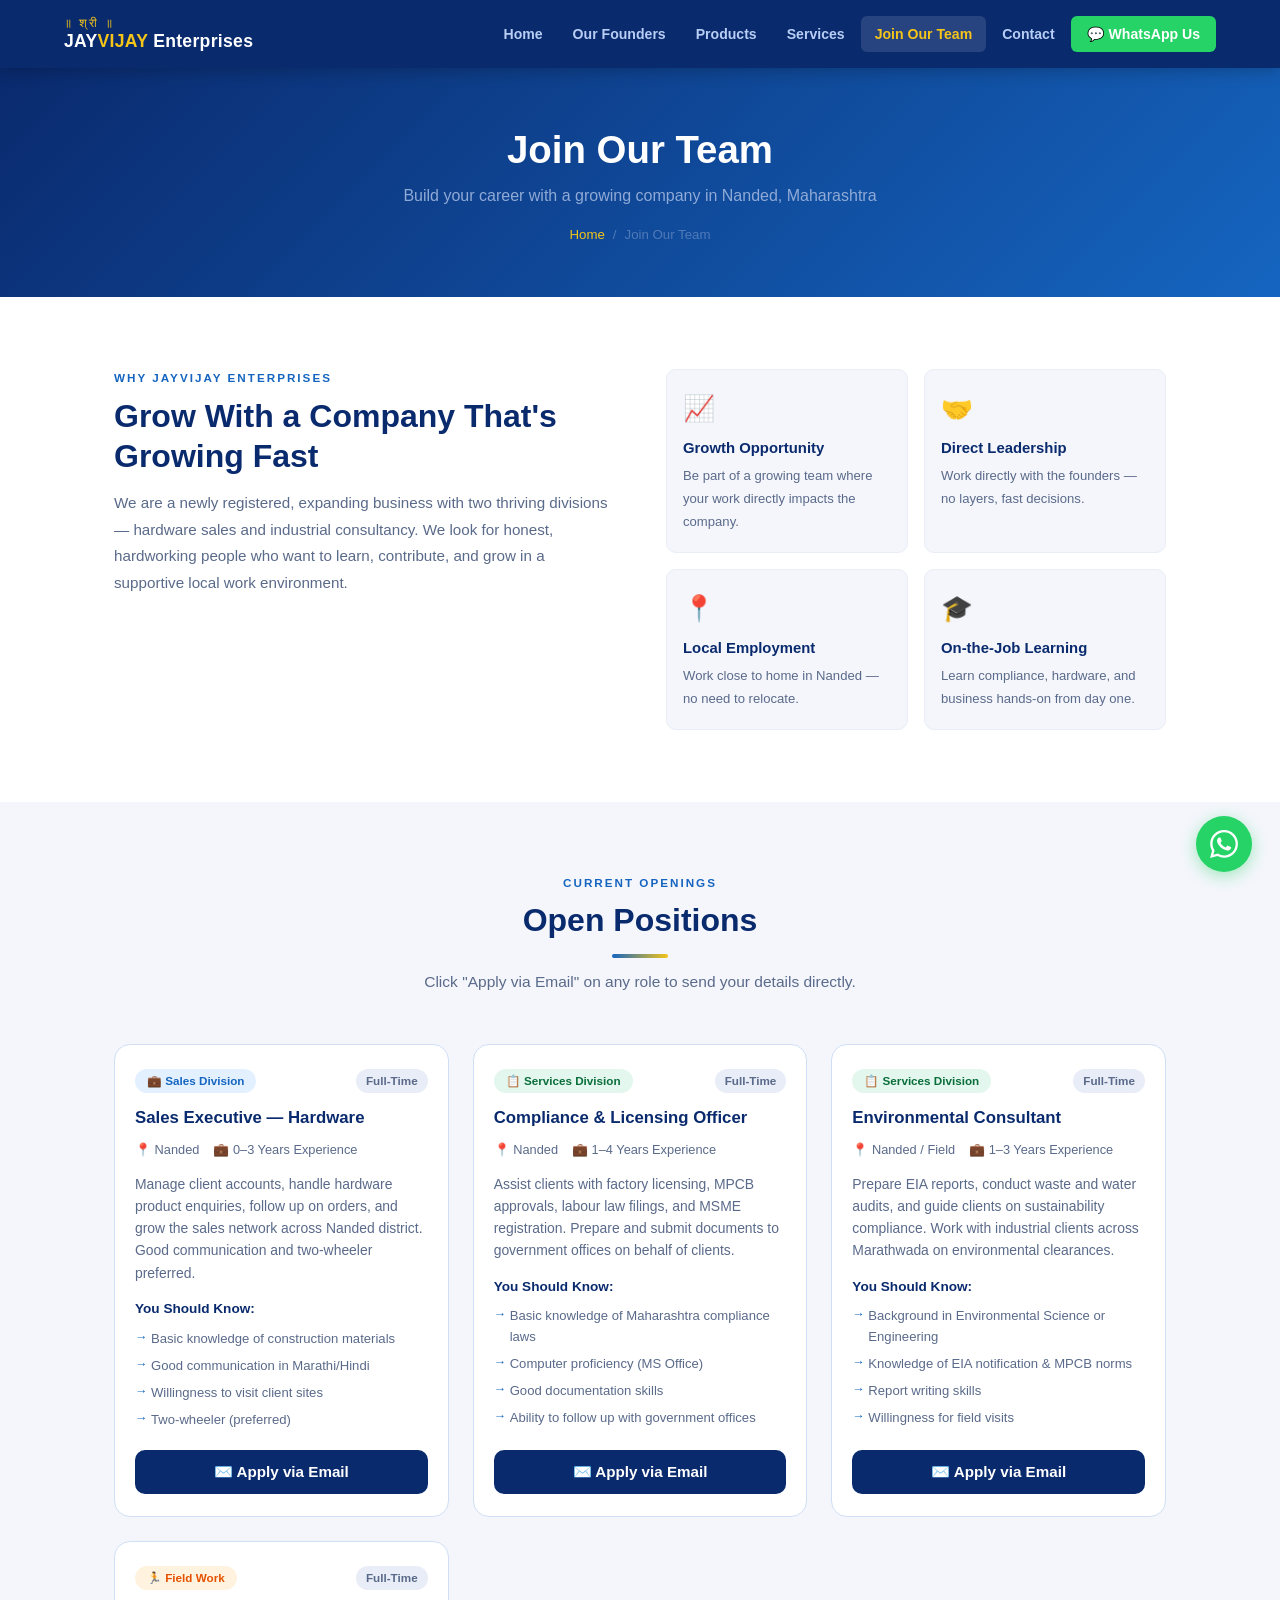
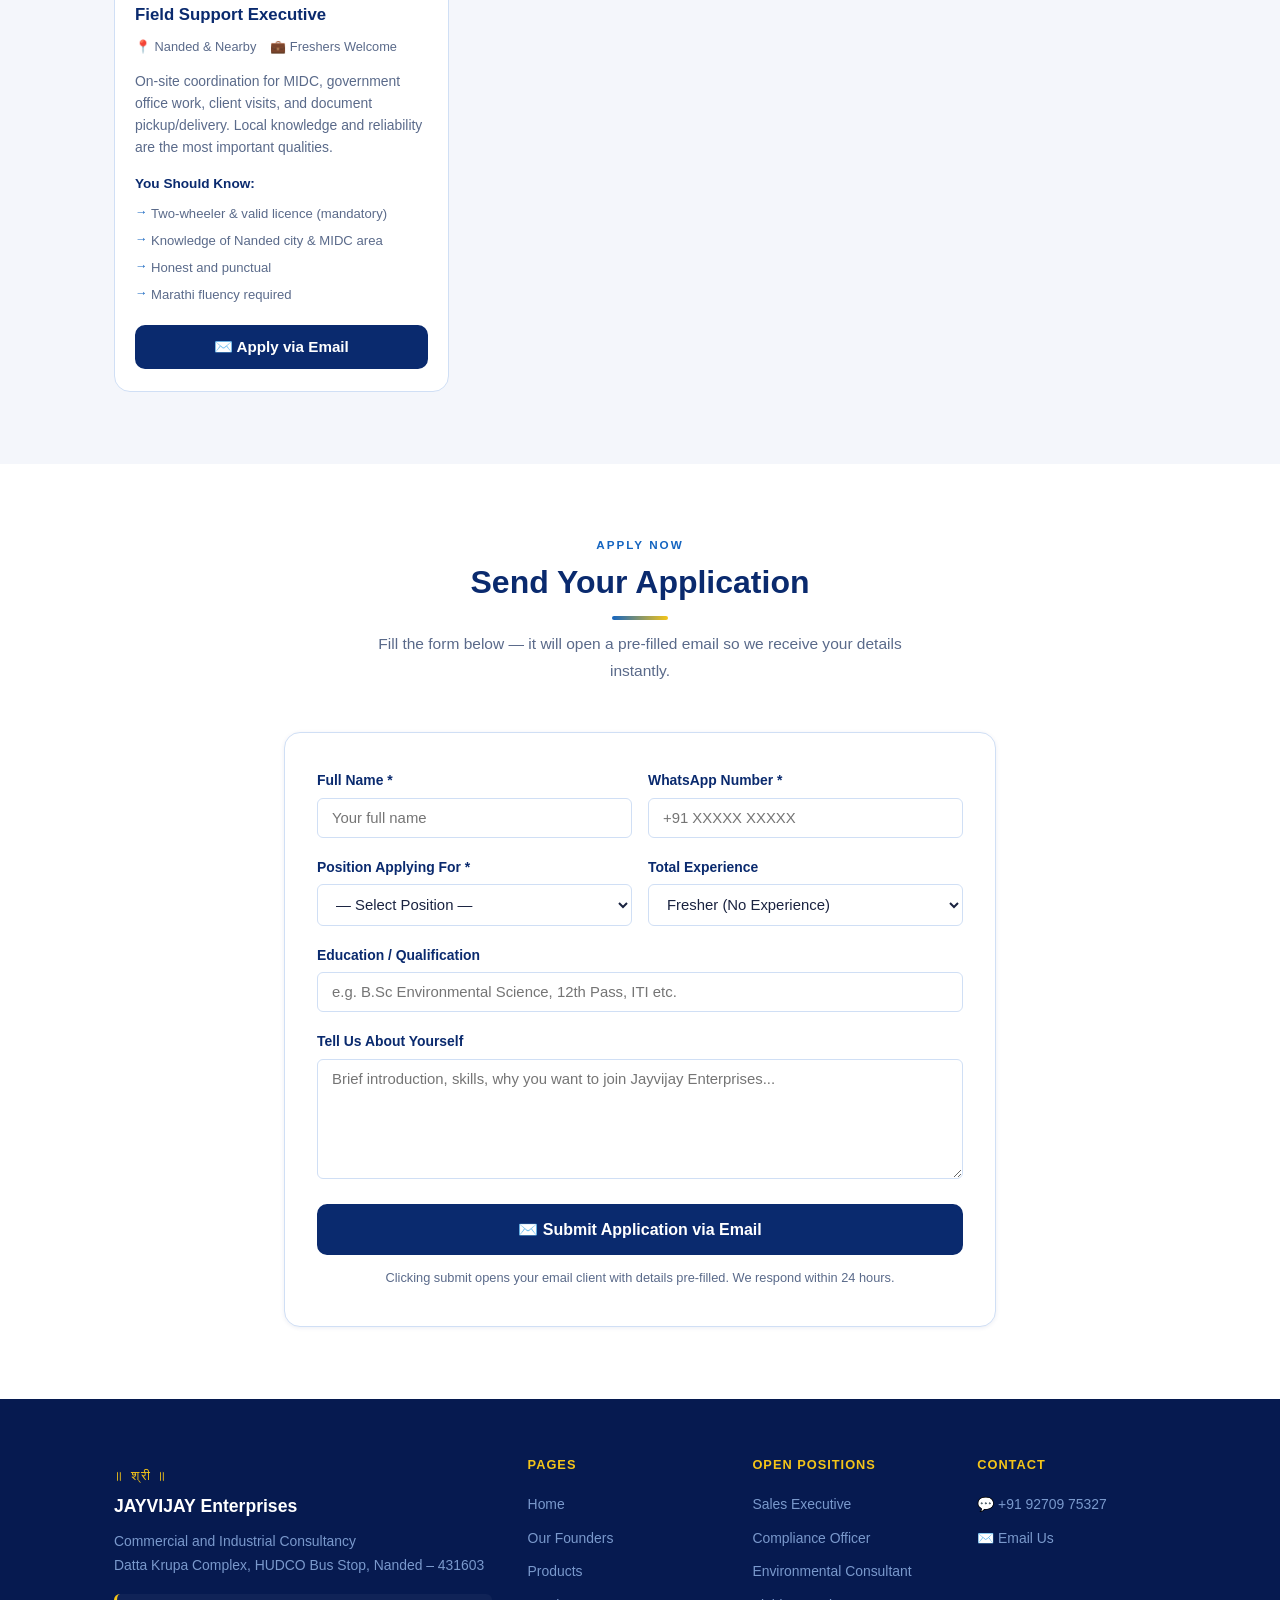
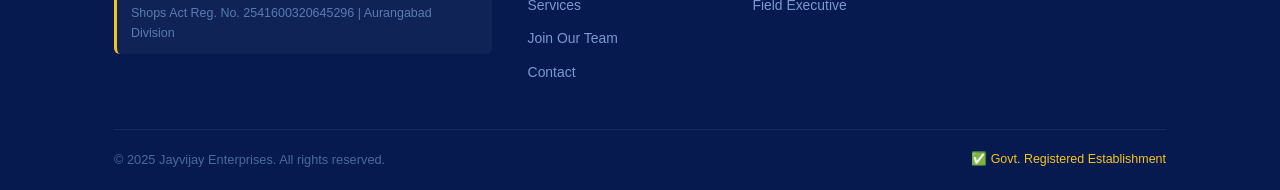
==== commit 8bf9cba4: "join team page" ====
--- a/careers.html
+++ b/careers.html
@@ -67,7 +67,7 @@
         <span class="overline">CURRENT OPENINGS</span>
         <h2>Open Positions</h2>
         <div class="section-divider"></div>
-        <p>Click "Apply via WhatsApp" on any role to send your details directly.</p>
+        <p>Click "Apply via Email" on any role to send your details directly.</p>
       </div>
 
       <div class="jobs-grid">
@@ -90,9 +90,9 @@
             <li>Willingness to visit client sites</li>
             <li>Two-wheeler (preferred)</li>
           </ul>
-          <button class="btn btn-wa btn--full"
-            onclick="applyViaWhatsApp('Sales Executive — Hardware (Sales Division)')">
-            💬 Apply via WhatsApp
+          <button class="btn btn-navy btn--full"
+            onclick="applyViaEmail('Sales Executive — Hardware (Sales Division)')">
+            ✉️ Apply via Email
           </button>
         </article>
 
@@ -114,9 +114,9 @@
             <li>Good documentation skills</li>
             <li>Ability to follow up with government offices</li>
           </ul>
-          <button class="btn btn-wa btn--full"
-            onclick="applyViaWhatsApp('Compliance & Licensing Officer (Services Division)')">
-            💬 Apply via WhatsApp
+          <button class="btn btn-navy btn--full"
+            onclick="applyViaEmail('Compliance & Licensing Officer (Services Division)')">
+            ✉️ Apply via Email
           </button>
         </article>
 
@@ -138,9 +138,9 @@
             <li>Report writing skills</li>
             <li>Willingness for field visits</li>
           </ul>
-          <button class="btn btn-wa btn--full"
-            onclick="applyViaWhatsApp('Environmental Consultant (Services Division)')">
-            💬 Apply via WhatsApp
+          <button class="btn btn-navy btn--full"
+            onclick="applyViaEmail('Environmental Consultant (Services Division)')">
+            ✉️ Apply via Email
           </button>
         </article>
 
@@ -162,9 +162,9 @@
             <li>Honest and punctual</li>
             <li>Marathi fluency required</li>
           </ul>
-          <button class="btn btn-wa btn--full"
-            onclick="applyViaWhatsApp('Field Support Executive')">
-            💬 Apply via WhatsApp
+          <button class="btn btn-navy btn--full"
+            onclick="applyViaEmail('Field Support Executive')">
+            ✉️ Apply via Email
           </button>
         </article>
 
@@ -179,7 +179,7 @@
         <span class="overline">APPLY NOW</span>
         <h2>Send Your Application</h2>
         <div class="section-divider"></div>
-        <p>Fill the form below — it will open a pre-filled WhatsApp message so we receive your details instantly.</p>
+        <p>Fill the form below — it will open a pre-filled email so we receive your details instantly.</p>
       </div>
 
       <div class="application-form fade-in">
@@ -225,11 +225,11 @@
             <label for="app-msg">Tell Us About Yourself</label>
             <textarea id="app-msg" placeholder="Brief introduction, skills, why you want to join Jayvijay Enterprises..."></textarea>
           </div>
-          <button type="submit" class="btn btn-wa btn--full" style="font-size:1rem; padding:14px;">
-            💬 Submit Application via WhatsApp
+          <button type="submit" class="btn btn-navy btn--full" style="font-size:1rem; padding:14px;">
+            ✉️ Submit Application via Email
           </button>
           <p style="text-align:center;font-size:.8rem;color:var(--gray-600);margin-top:12px;">
-            Clicking submit opens WhatsApp with your details pre-filled. We respond within 24 hours.
+            Clicking submit opens your email client with details pre-filled. We respond within 24 hours.
           </p>
         </form>
       </div>
--- a/assets/css/global.css
+++ b/assets/css/global.css
@@ -100,6 +100,7 @@
 .btn-outline:hover { border-color: var(--gold); color: var(--gold); }
 .btn-wa        { background: var(--wa-green); color: var(--white); border-color: var(--wa-green); }
 .btn-wa:hover  { background: var(--wa-dark); border-color: var(--wa-dark); }
+.btn--full     { width: 100%; justify-content: center; }
 
 /* ── Section Headings ── */
 .section-head { text-align: center; margin-bottom: 48px; }
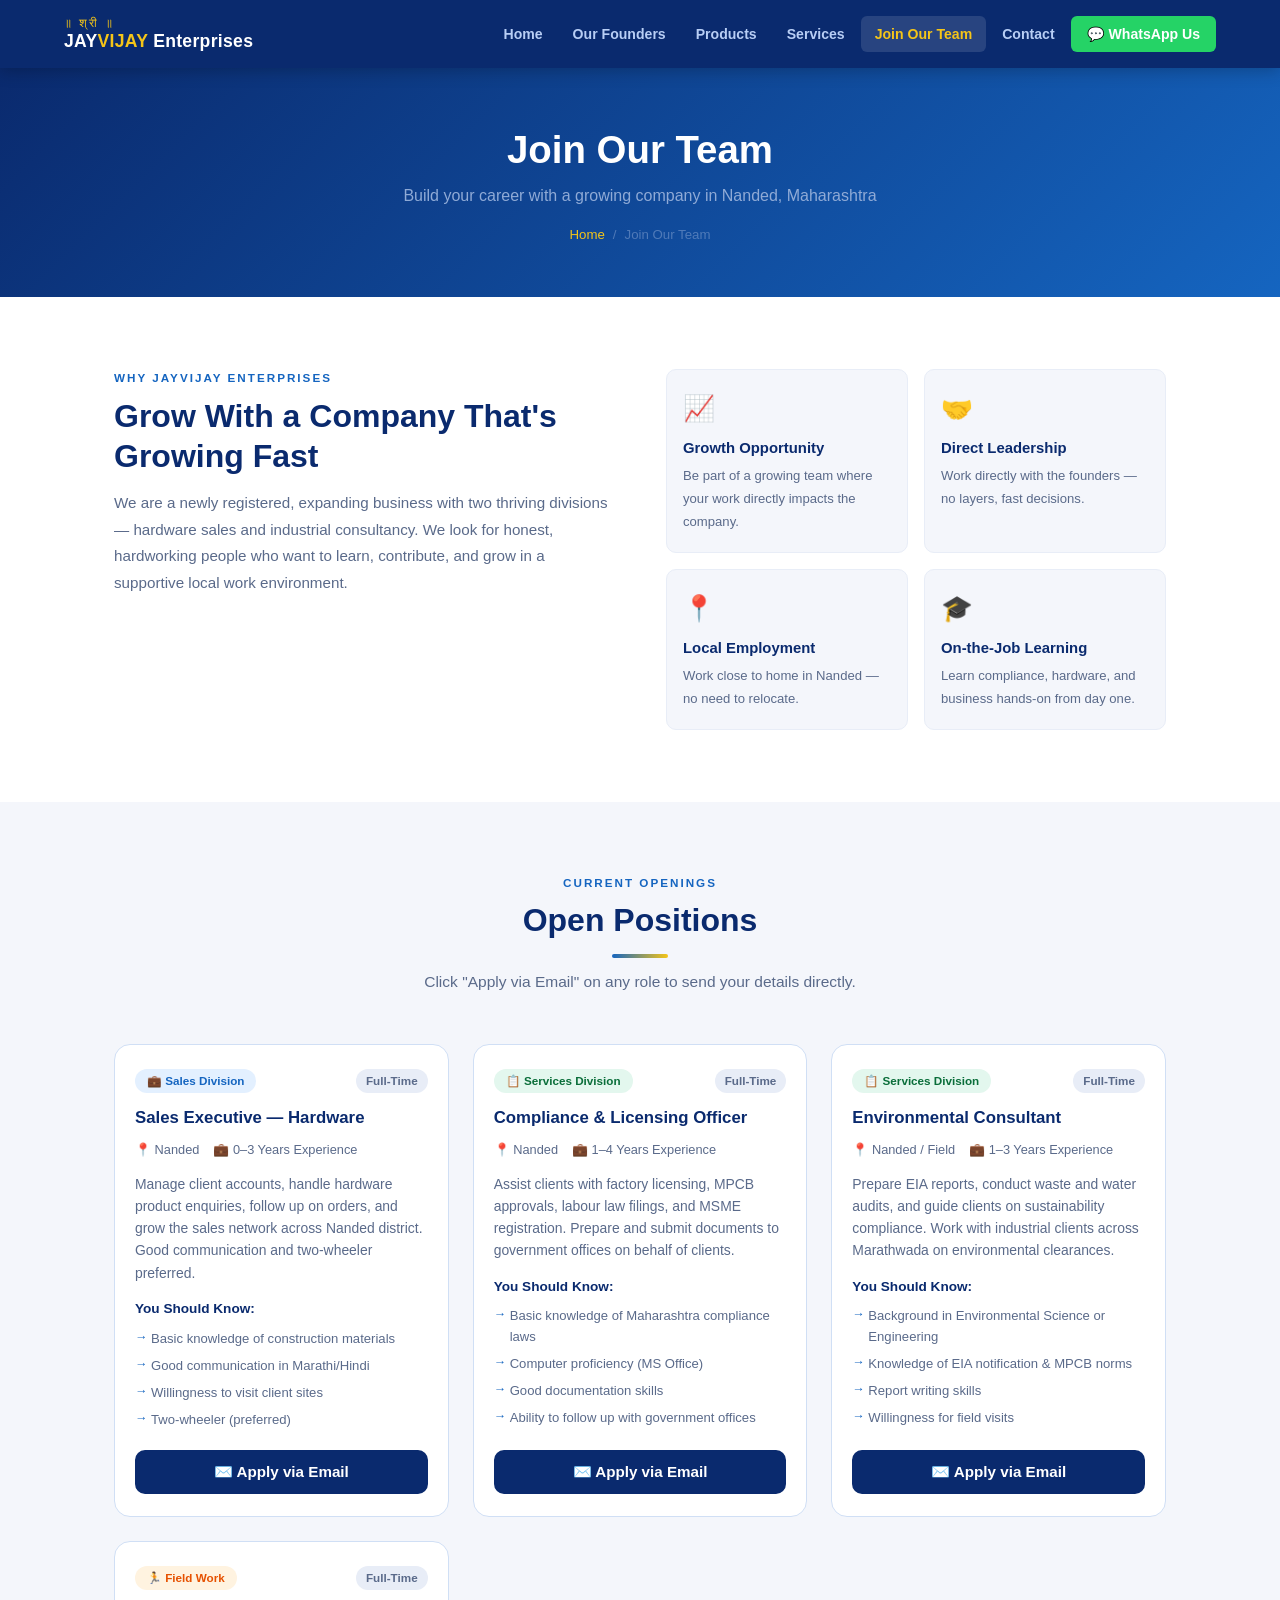
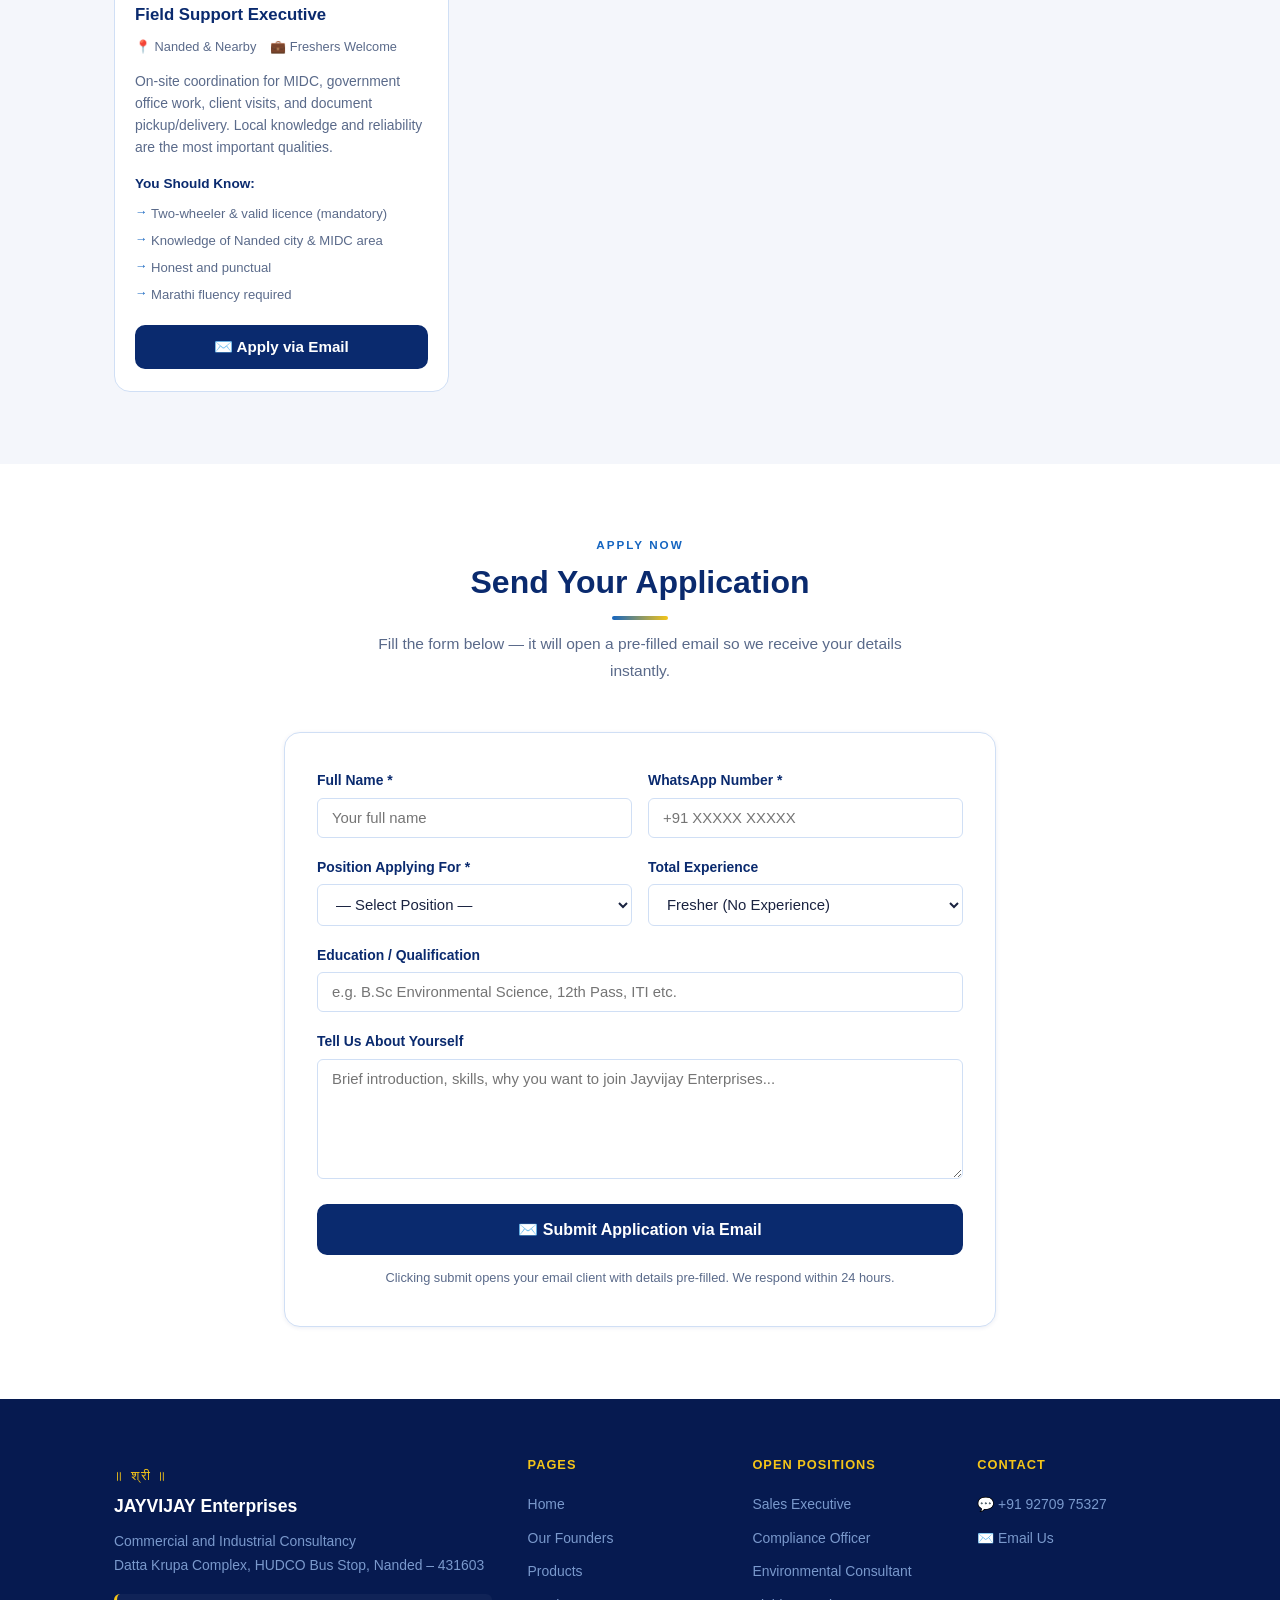
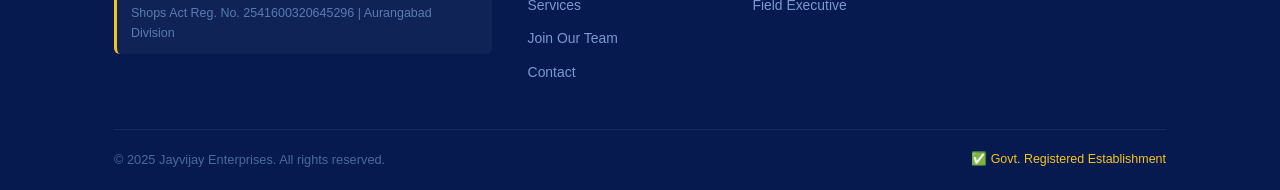
==== commit ba409866: "removing whatsapp float button" ====
--- a/careers.html
+++ b/careers.html
@@ -281,9 +281,7 @@
     </div>
   </footer>
 
-  <a class="wa-float" href="https://wa.me/919370321210" target="_blank" aria-label="Chat on WhatsApp">
-    <svg viewBox="0 0 24 24" xmlns="http://www.w3.org/2000/svg"><path d="M17.472 14.382c-.297-.149-1.758-.867-2.03-.967-.273-.099-.471-.148-.67.15-.197.297-.767.966-.94 1.164-.173.199-.347.223-.644.075-.297-.15-1.255-.463-2.39-1.475-.883-.788-1.48-1.761-1.653-2.059-.173-.297-.018-.458.13-.606.134-.133.298-.347.446-.52.149-.174.198-.298.298-.497.099-.198.05-.371-.025-.52-.075-.149-.669-1.612-.916-2.207-.242-.579-.487-.5-.669-.51-.173-.008-.371-.01-.57-.01-.198 0-.52.074-.792.372-.272.297-1.04 1.016-1.04 2.479 0 1.462 1.065 2.875 1.213 3.074.149.198 2.096 3.2 5.077 4.487.709.306 1.262.489 1.694.625.712.227 1.36.195 1.871.118.571-.085 1.758-.719 2.006-1.413.248-.694.248-1.289.173-1.413-.074-.124-.272-.198-.57-.347m-5.421 7.403h-.004a9.87 9.87 0 01-5.031-1.378l-.361-.214-3.741.982.998-3.648-.235-.374a9.86 9.86 0 01-1.51-5.26c.001-5.45 4.436-9.884 9.888-9.884 2.64 0 5.122 1.03 6.988 2.898a9.825 9.825 0 012.893 6.994c-.003 5.45-4.437 9.884-9.885 9.884m8.413-18.297A11.815 11.815 0 0012.05 0C5.495 0 .16 5.335.157 11.892c0 2.096.547 4.142 1.588 5.945L.057 24l6.305-1.654a11.882 11.882 0 005.683 1.448h.005c6.554 0 11.89-5.335 11.893-11.893a11.821 11.821 0 00-3.48-8.413z"/></svg>
-  </a>
+
 
   <script src="assets/js/global.js"></script>
   <script src="assets/js/careers.js"></script>
